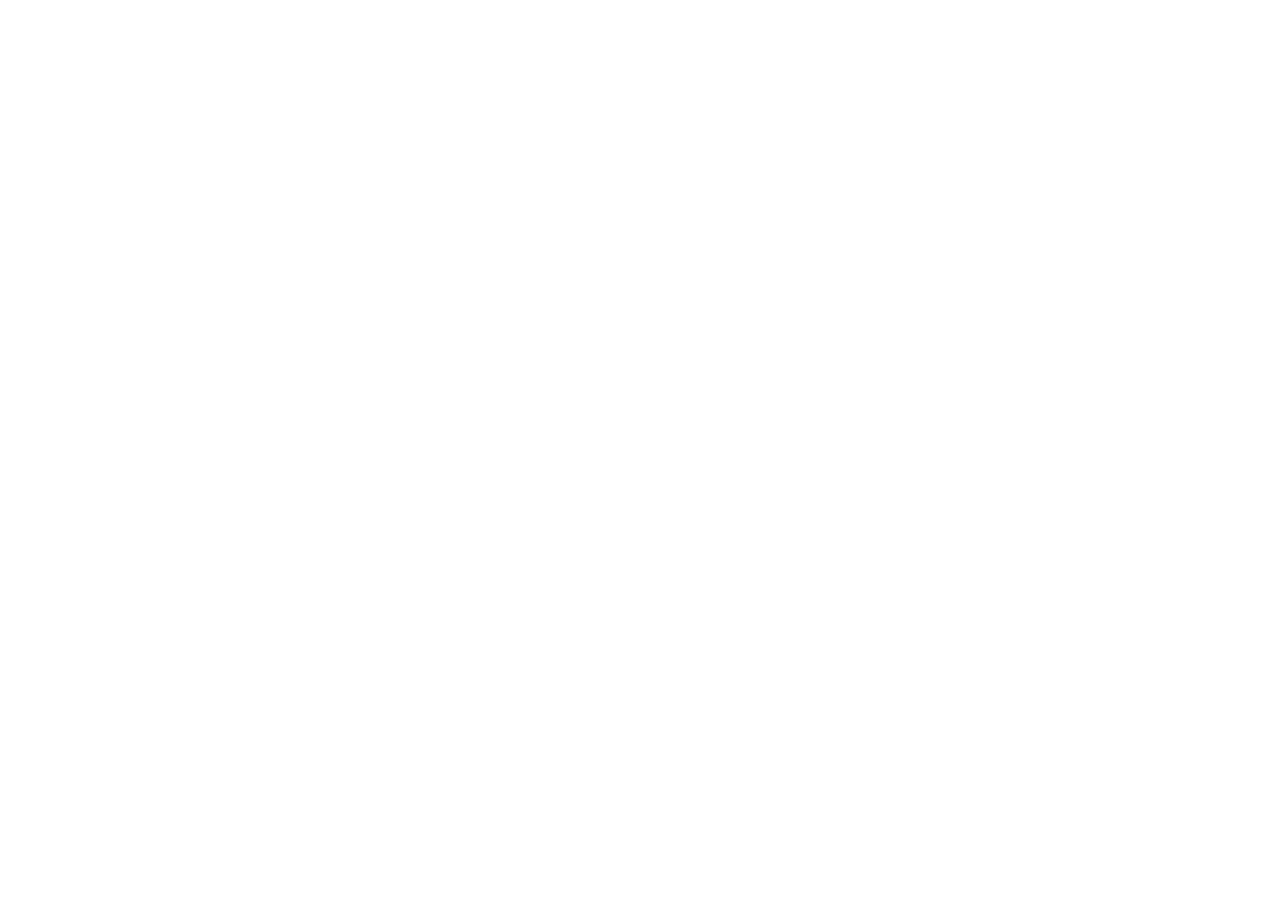
==== src/artist.html @ 14c78742 "the first commit" ====
<!DOCTYPE html>
<html lang="en">
<head>
    <meta charset="UTF-8">
    <meta name="viewport" content="width=device-width, initial-scale=1.0">
    <title>Music Box Tashaslon</title>
    <link rel="stylesheet" href="css/style.css">
</head>
<body>

</body>
</html>
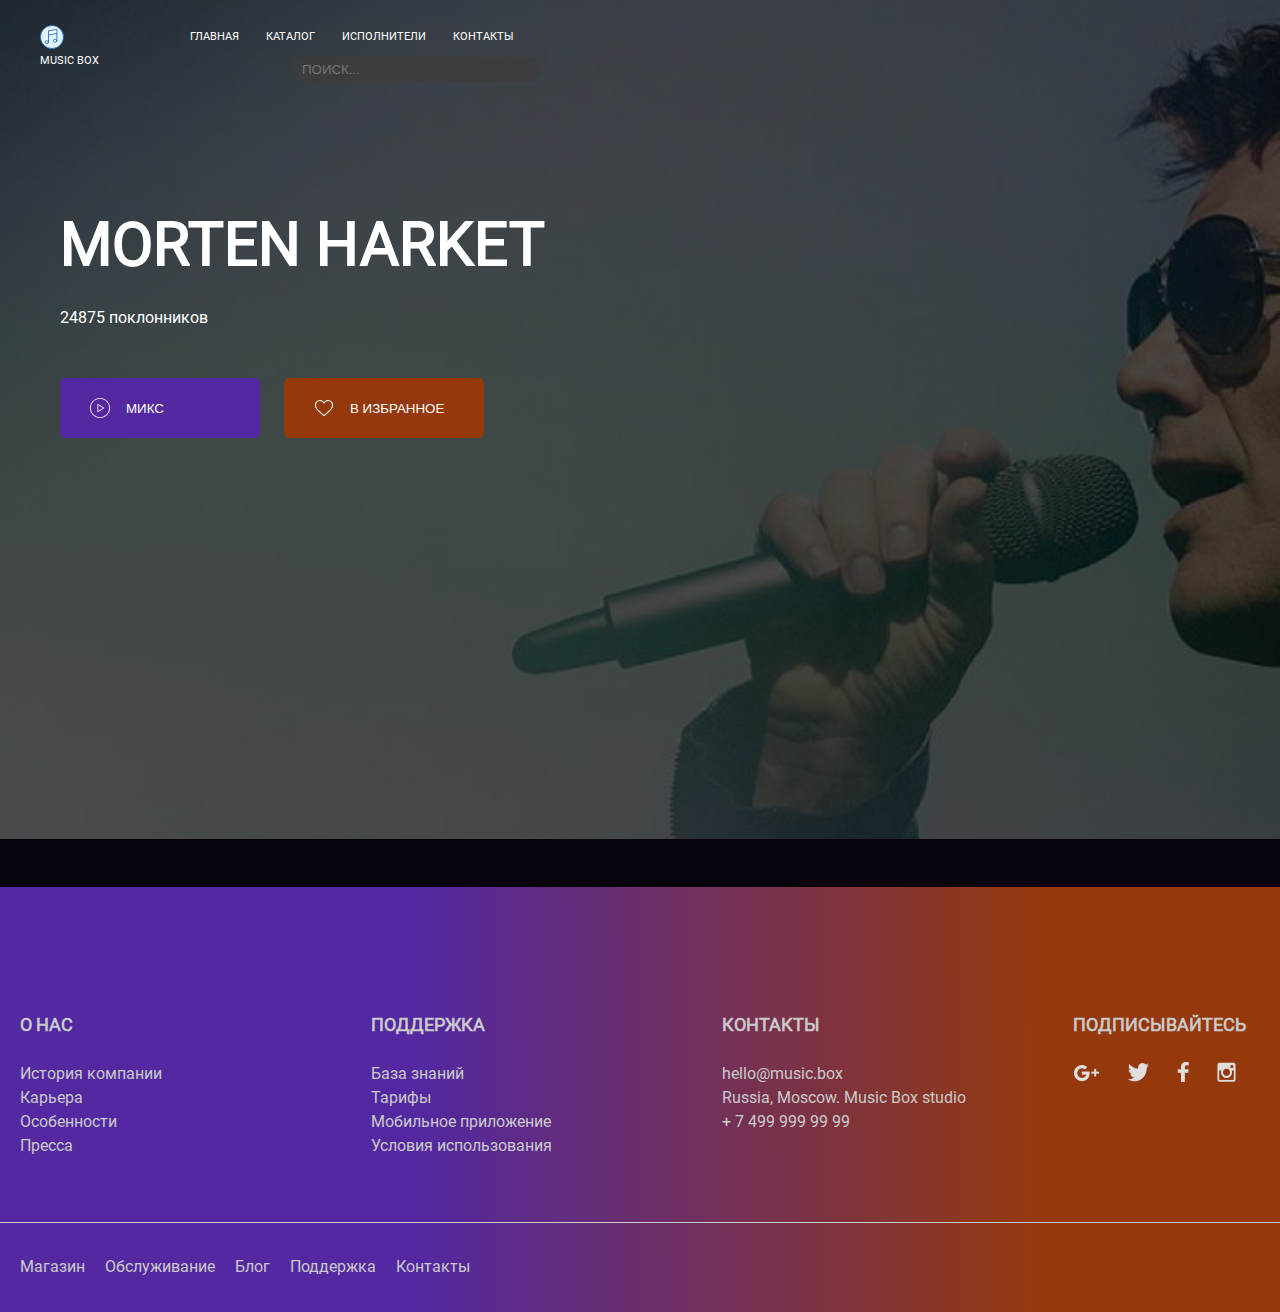
==== commit 393aea02: "Step 7. Page Artist was begun" ====
--- a/src/artist.html
+++ b/src/artist.html
@@ -4,9 +4,137 @@
     <meta charset="UTF-8">
     <meta name="viewport" content="width=device-width, initial-scale=1.0">
     <title>Music Box Tashaslon</title>
-    <link rel="stylesheet" href="css/style.css">
+    <link rel="stylesheet" href="css/app.css">
 </head>
 <body>
-
+    <header id="page-description" class="header-artist">
+        <div class="layout">
+            <section class="top">
+                <div class="header-left">
+                    <div class="logo">
+                        <img src="images/logo.svg" alt="Logo Music box">
+                        <p>Music box</p>
+                    </div>
+                    <ul class="nav">
+                        <li>Главная</li>
+                        <li>Каталог</li>
+                        <li>Исполнители</li>
+                        <li>Контакты</li>
+                    </ul>
+                </div>
+                <form class="header-search">
+                    <input class="search" placeholder="ПОИСК...">
+                </form>
+            </section>
+            <section class="banner-artist">
+                <h1>Morten Harket</h1>
+                <p>24875 поклонников</p>
+                <div class="btn-group">
+                    <button class="btn btn-purple">
+                        <svg class="icon-play" version="1.1" id="Layer_1" xmlns="http://www.w3.org/2000/svg" x="0px" y="0px"
+                                                     viewBox="0 0 512 512" style="enable-background:new 0 0 512 512;" xml:space="preserve">
+                        <g>
+                            <g>
+                                <g>
+                                    <path d="M256,0C114.833,0,0,114.844,0,256s114.833,256,256,256s256-114.844,256-256S397.167,0,256,0z M256,490.667
+                                        C126.604,490.667,21.333,385.396,21.333,256S126.604,21.333,256,21.333S490.667,126.604,490.667,256S385.396,490.667,256,490.667
+                                        z"/>
+                                    <path d="M357.771,247.031l-149.333-96c-3.271-2.135-7.5-2.25-10.875-0.396C194.125,152.51,192,156.094,192,160v192
+                                        c0,3.906,2.125,7.49,5.563,9.365c1.583,0.865,3.354,1.302,5.104,1.302c2,0,4.021-0.563,5.771-1.698l149.333-96
+                                        c3.042-1.958,4.896-5.344,4.896-8.969S360.813,248.99,357.771,247.031z M213.333,332.458V179.542L332.271,256L213.333,332.458z"
+                                    />
+                                </g>
+                            </g>
+                        </g>
+                                                    <g>
+                        </g>
+                                                    <g>
+                        </g>
+                                                    <g>
+                        </g>
+                                                    <g>
+                        </g>
+                                                    <g>
+                        </g>
+                                                    <g>
+                        </g>
+                                                    <g>
+                        </g>
+                                                    <g>
+                        </g>
+                                                    <g>
+                        </g>
+                                                    <g>
+                        </g>
+                                                    <g>
+                        </g>
+                                                    <g>
+                        </g>
+                                                    <g>
+                        </g>
+                                                    <g>
+                        </g>
+                                                    <g>
+                        </g>
+                        </svg>
+                        Микс
+                    </button>
+                    <button class="btn btn-orange">
+                        <svg class="icon-heart" viewBox="0 -28 512.001 512" xmlns="http://www.w3.org/2000/svg"><path d="m256 455.515625c-7.289062 0-14.316406-2.640625-19.792969-7.4375-20.683593-18.085937-40.625-35.082031-58.21875-50.074219l-.089843-.078125c-51.582032-43.957031-96.125-81.917969-127.117188-119.3125-34.644531-41.804687-50.78125-81.441406-50.78125-124.742187 0-42.070313 14.425781-80.882813 40.617188-109.292969 26.503906-28.746094 62.871093-44.578125 102.414062-44.578125 29.554688 0 56.621094 9.34375 80.445312 27.769531 12.023438 9.300781 22.921876 20.683594 32.523438 33.960938 9.605469-13.277344 20.5-24.660157 32.527344-33.960938 23.824218-18.425781 50.890625-27.769531 80.445312-27.769531 39.539063 0 75.910156 15.832031 102.414063 44.578125 26.191406 28.410156 40.613281 67.222656 40.613281 109.292969 0 43.300781-16.132812 82.9375-50.777344 124.738281-30.992187 37.398437-75.53125 75.355469-127.105468 119.308594-17.625 15.015625-37.597657 32.039062-58.328126 50.167969-5.472656 4.789062-12.503906 7.429687-19.789062 7.429687zm-112.96875-425.523437c-31.066406 0-59.605469 12.398437-80.367188 34.914062-21.070312 22.855469-32.675781 54.449219-32.675781 88.964844 0 36.417968 13.535157 68.988281 43.882813 105.605468 29.332031 35.394532 72.960937 72.574219 123.476562 115.625l.09375.078126c17.660156 15.050781 37.679688 32.113281 58.515625 50.332031 20.960938-18.253907 41.011719-35.34375 58.707031-50.417969 50.511719-43.050781 94.136719-80.222656 123.46875-115.617188 30.34375-36.617187 43.878907-69.1875 43.878907-105.605468 0-34.515625-11.605469-66.109375-32.675781-88.964844-20.757813-22.515625-49.300782-34.914062-80.363282-34.914062-22.757812 0-43.652344 7.234374-62.101562 21.5-16.441406 12.71875-27.894532 28.796874-34.609375 40.046874-3.453125 5.785157-9.53125 9.238282-16.261719 9.238282s-12.808594-3.453125-16.261719-9.238282c-6.710937-11.25-18.164062-27.328124-34.609375-40.046874-18.449218-14.265626-39.34375-21.5-62.097656-21.5zm0 0"/></svg>
+                        В избранное
+                    </button>
+                </div>
+            </section>
+        </div>
+    </header>
+    <footer class="bg-gradient">
+        <section class="map">
+            <div class="column">
+                <h4>О нас</h4>
+                <ul>
+                    <li><a href="#">История компании</a></li>
+                    <li><a href="#">Карьера</a></li>
+                    <li><a href="#">Особенности</a></li>
+                    <li><a href="#">Пресса</a></li>
+                </ul>
+            </div>
+            <div class="column">
+                <h4>Поддержка</h4>
+                <ul>
+                    <li><a href="#">База знаний</a></li>
+                    <li><a href="#">Тарифы</a></li>
+                    <li><a href="#">Мобильное приложение</a></li>
+                    <li><a href="#">Условия использования</a></li>
+                </ul>
+            </div>
+            <div class="column">
+                <h4>Контакты</h4>
+                <ul>
+                    <li>hello@music.box</li>
+                    <li>Russia, Moscow. Music Box studio</li>
+                    <li>+ 7 499 999 99 99</li>
+                </ul>
+            </div>
+            <div class="column">
+                <h4>Подписывайтесь</h4>
+                <ul class="networks">
+                    <li><a href="#"><img src="images/Google+.png" alt="Google+"></a></li>
+                    <li><a href="#"><img src="images/Twitter.png" alt="Twitter"></a></li>
+                    <li><a href="#"><img src="images/Facebook.png" alt="Facebook"></a></li>
+                    <li><a href="#"><img src="images/Instagram.png" alt="Instagram"></a></li>
+                </ul>
+            </div>
+        </section>
+        <div class="line"></div>
+        <nav>
+            <ul>
+                <li><a href="#">Магазин</a></li>
+                <li><a href="#">Обслуживание</a></li>
+                <li><a href="#">Блог</a></li>
+                <li><a href="#">Поддержка</a></li>
+                <li><a href="#">Контакты</a></li>
+            </ul>
+        </nav>
+    </footer>
 </body>
 </html>--- a/src/css/app.css
+++ b/src/css/app.css
@@ -0,0 +1,545 @@
+@font-face {
+  font-family: "Roboto";
+  src: url("../fonts/Roboto-Regular.ttf") format("truetype");
+  font-style: normal;
+  font-weight: normal;
+}
+body {
+  margin: auto;
+  padding: 0;
+  font-family: "Roboto", sans-serif;
+  font-size: 16px;
+  line-height: 1.5em;
+  color: #CACACA;
+  background-color: #08020D;
+}
+
+h1 {
+  margin: 0;
+  font-size: 30px;
+  line-height: 1.5em;
+  font-weight: bold;
+  text-transform: uppercase;
+}
+
+h2 {
+  font-size: 18px;
+  line-height: 1.5em;
+  font-weight: bold;
+  text-transform: uppercase;
+  text-align: center;
+}
+
+h3 {
+  font-size: 16px;
+  line-height: 1.5em;
+  font-weight: normal;
+  text-transform: uppercase;
+  text-align: center;
+}
+
+.btn {
+  padding: 20px 30px;
+  border: none;
+  border-radius: 5px;
+  color: #ffffff;
+  text-transform: uppercase;
+  box-sizing: border-box;
+}
+
+.btn-transparent {
+  display: block;
+  margin-top: 40px;
+  border: 1px solid #ffffff;
+  text-align: center;
+  text-decoration: none;
+  font-size: 16px;
+}
+
+@media (min-width: 415px) {
+  h1 {
+    font-size: 60px;
+    line-height: 1.5em;
+    font-weight: bold;
+    text-transform: uppercase;
+  }
+
+  h2 {
+    font-size: 38px;
+    line-height: 1.5em;
+    font-weight: bold;
+    text-transform: uppercase;
+  }
+
+  h3 {
+    font-size: 24px;
+    line-height: 1.5em;
+    font-weight: normal;
+    text-transform: uppercase;
+  }
+}
+header {
+  padding: 0 0 201px;
+  color: #ffffff;
+}
+
+.header-main {
+  background-image: url("../images/banner.png");
+  background-position: center;
+  background-size: cover;
+}
+
+.header-artist {
+  background-image: url("../images/Morten Harket.png");
+  background-position: center;
+  background-size: cover;
+}
+
+.layout {
+  max-width: 1240px;
+  margin: 0 auto;
+  padding: 0 20px;
+  box-sizing: border-box;
+}
+
+.top {
+  position: absolute;
+  top: 25px;
+  text-transform: uppercase;
+  font-size: 11px;
+  box-sizing: border-box;
+}
+
+.logo {
+  width: 150px;
+  float: left;
+  box-sizing: border-box;
+}
+.logo > img {
+  width: 24px;
+  height: 24px;
+  float: left;
+  margin-right: 16px;
+  box-sizing: border-box;
+}
+.logo > p {
+  margin: 0 90px 0 0;
+  float: left;
+  box-sizing: border-box;
+}
+
+.nav {
+  width: 350px;
+  margin: 0;
+  padding: 0;
+  float: left;
+  list-style: none;
+}
+.nav > li {
+  display: inline;
+  margin-right: 24px;
+  box-sizing: border-box;
+}
+
+.header-search {
+  margin-top: 8px;
+  float: right;
+}
+
+.search {
+  padding: 5px 10px;
+  min-width: 248px;
+  background-color: #3C3B3D;
+  border-radius: 50px;
+  border: none;
+  box-sizing: border-box;
+}
+.search::placeholder {
+  color: #757575;
+  font-size: 13.3px;
+  text-transform: uppercase;
+}
+
+.banner-main {
+  margin: 0 20px 0;
+  padding-top: 250px;
+  text-align: center;
+}
+.banner-main h1 {
+  margin-top: 0;
+  margin-bottom: 0;
+}
+.banner-main h2 {
+  margin: 0 auto;
+}
+.banner-main p {
+  margin: 31px auto 17px;
+}
+
+.banner-artist {
+  padding: 200px 20px;
+}
+
+.form {
+  margin: auto;
+  max-width: 570px;
+}
+.form div {
+  display: flex;
+  flex-wrap: wrap;
+  justify-content: space-between;
+}
+.form input {
+  width: 273px;
+  min-height: 50px;
+  padding-left: 20px;
+  margin-bottom: 1.5rem;
+  border: #CACACA solid 2px;
+  border-radius: 3px;
+  background-color: transparent;
+  box-sizing: border-box;
+}
+.form input::placeholder {
+  color: #ffffff;
+}
+.form .btn {
+  width: 100%;
+  background-color: #34C176;
+}
+
+.icon-heart {
+  width: 20px;
+  height: 18px;
+  fill: #ffffff;
+}
+
+.icon-play {
+  width: 20px;
+  height: 20px;
+  fill: #ffffff;
+}
+
+.btn-group {
+  display: flex;
+  flex-wrap: wrap;
+  margin-top: 48px;
+}
+
+.btn-purple {
+  display: flex;
+  align-items: center;
+  width: 200px;
+  margin-right: 24px;
+  background-color: #5328A1;
+}
+.btn-purple svg {
+  margin-right: 16px;
+}
+
+.btn-orange {
+  display: flex;
+  align-items: center;
+  width: 200px;
+  background-color: #95390C;
+}
+.btn-orange svg {
+  margin-right: 16px;
+}
+
+@media (max-width: 414px) {
+  .nav {
+    display: block;
+    margin-top: 17px;
+    margin-bottom: 18px;
+  }
+  .nav li {
+    display: block;
+  }
+
+  .header-search {
+    width: 100%;
+    margin: 0;
+  }
+
+  .search {
+    width: 100%;
+  }
+
+  .form input {
+    width: 100%;
+  }
+
+  .banner-artist {
+    padding: 225px 20px;
+  }
+
+  .btn-orange {
+    margin-top: 24px;
+  }
+}
+.subscriptions {
+  margin: 0 auto;
+  max-width: 1240px;
+  padding-top: 100px;
+  padding-left: 20px;
+  padding-right: 20px;
+}
+.subscriptions h2 {
+  margin-top: 0;
+}
+.subscriptions .end-text {
+  margin-top: 16px;
+  text-align: center;
+}
+.subscriptions .items {
+  display: flex;
+  justify-content: space-around;
+  margin-top: 50px;
+  flex-wrap: wrap;
+}
+
+.pricing-item {
+  width: 368.6px;
+  height: 615px;
+  margin-bottom: 27px;
+  padding: 1.5rem;
+  box-sizing: border-box;
+  border-radius: 1rem;
+}
+.pricing-item .btn {
+  width: 318px;
+  box-sizing: border-box;
+}
+
+.bg-free {
+  background-image: url("../images/subscribe_1.png");
+  background-repeat: no-repeat;
+  background-size: cover;
+}
+
+.bg-standard {
+  background-image: url("../images/subscribe_2.png");
+  background-repeat: no-repeat;
+  background-size: cover;
+}
+
+.bg-premium {
+  background-image: url("../images/subscribe_3.png");
+  background-repeat: no-repeat;
+  background-size: cover;
+}
+
+.pricing-value {
+  margin-top: 200px;
+  font-size: 64px;
+  line-height: 1em;
+  text-align: center;
+}
+
+.price {
+  display: inline-block;
+  vertical-align: top;
+}
+
+.currency {
+  margin-top: -10px;
+  font-size: 32px;
+  text-transform: uppercase;
+}
+
+.pricing-footer {
+  margin-top: 64px;
+  font-size: 12.8px;
+  text-align: center;
+  clear: both;
+}
+
+@media (max-width: 414px) {
+  .subscriptions {
+    padding-left: 20px;
+    padding-right: 20px;
+  }
+}
+.news {
+  margin: 0 auto;
+  max-width: 1240px;
+  padding-top: 100px;
+  padding-left: 20px;
+  padding-right: 20px;
+}
+
+.news-item {
+  margin-top: 48px;
+  margin-bottom: 65px;
+  clear: both;
+}
+.news-item h3 {
+  margin-bottom: 30px;
+  text-align: left;
+  text-transform: capitalize;
+  font-size: 30px;
+}
+.news-item p {
+  text-align: left;
+}
+
+.news-item-left {
+  float: left;
+  margin-right: 50px;
+  margin-bottom: 65px;
+}
+
+.news-item-right {
+  float: right;
+  margin-left: 50px;
+}
+
+.news-footer {
+  margin-top: 24px;
+  font-size: 12px;
+}
+.news-footer img {
+  margin: 0;
+  float: left;
+}
+.news-footer .btn {
+  margin-top: 48px;
+  float: left;
+}
+
+.news-author {
+  margin: 0 16px;
+  float: left;
+  text-transform: uppercase;
+  color: #F89202;
+}
+
+@media (max-width: 414px) {
+  .news-item > img {
+    width: 374px;
+    height: 186px;
+    margin: 0 auto 50px;
+  }
+  .news-item h3 {
+    font-size: 16px;
+  }
+
+  .news-footer > .btn {
+    margin-bottom: 64px;
+  }
+}
+.mobile {
+  clear: both;
+  margin: 0 auto 100px;
+  max-width: 1240px;
+  padding-top: 100px;
+  padding-left: 20px;
+  padding-right: 20px;
+}
+.mobile > h2 {
+  margin-bottom: 0;
+}
+
+.mobile-main {
+  display: flex;
+  flex-wrap: wrap;
+  justify-content: space-between;
+}
+
+.mobile-text {
+  margin-top: 64px;
+  max-width: 600px;
+}
+
+.btn-additional {
+  float: left;
+  padding: 16px 40px;
+  background-color: #F89202;
+  border-radius: 32px;
+  font-size: 12.8px;
+}
+
+.mobile-image {
+  display: flex;
+  justify-content: center;
+  margin-top: 48px;
+}
+.mobile-image > img {
+  margin: auto;
+}
+
+@media (max-width: 414px) {
+  .mobile-main {
+    flex-direction: column-reverse;
+  }
+
+  .mobile-text {
+    margin-top: 16px;
+  }
+}
+.bg-gradient {
+  padding-bottom: 1px;
+  background: linear-gradient(89.75deg, #5328a1 32.83%, #95390c 81.56%);
+}
+.bg-gradient a {
+  text-decoration: none;
+  color: inherit;
+}
+
+.map {
+  display: flex;
+  justify-content: space-between;
+  flex-wrap: wrap;
+  margin: 3rem auto;
+  max-width: 1240px;
+  padding-top: 100px;
+  padding-left: 20px;
+  padding-right: 20px;
+}
+.map ul {
+  padding: 0;
+}
+.map li {
+  min-width: 270px;
+  list-style: none;
+}
+.map h4 {
+  font-size: 18px;
+  line-height: 27px;
+  font-weight: bold;
+  text-transform: uppercase;
+}
+
+.networks li {
+  display: inline;
+  margin-right: 24px;
+}
+
+.line {
+  content: "";
+  border-top: 1px solid #CACACA;
+}
+
+nav {
+  margin: 2rem auto;
+  max-width: 1240px;
+  padding-left: 20px;
+  padding-right: 20px;
+}
+nav ul {
+  padding: 0;
+}
+nav > ul > li {
+  display: inline;
+  margin-right: 16px;
+  margin-bottom: 16px;
+  list-style: none;
+}
+
+@media (max-width: 414px) {
+  nav > ul > li {
+    display: block;
+  }
+}
+
+/*# sourceMappingURL=app.css.map */
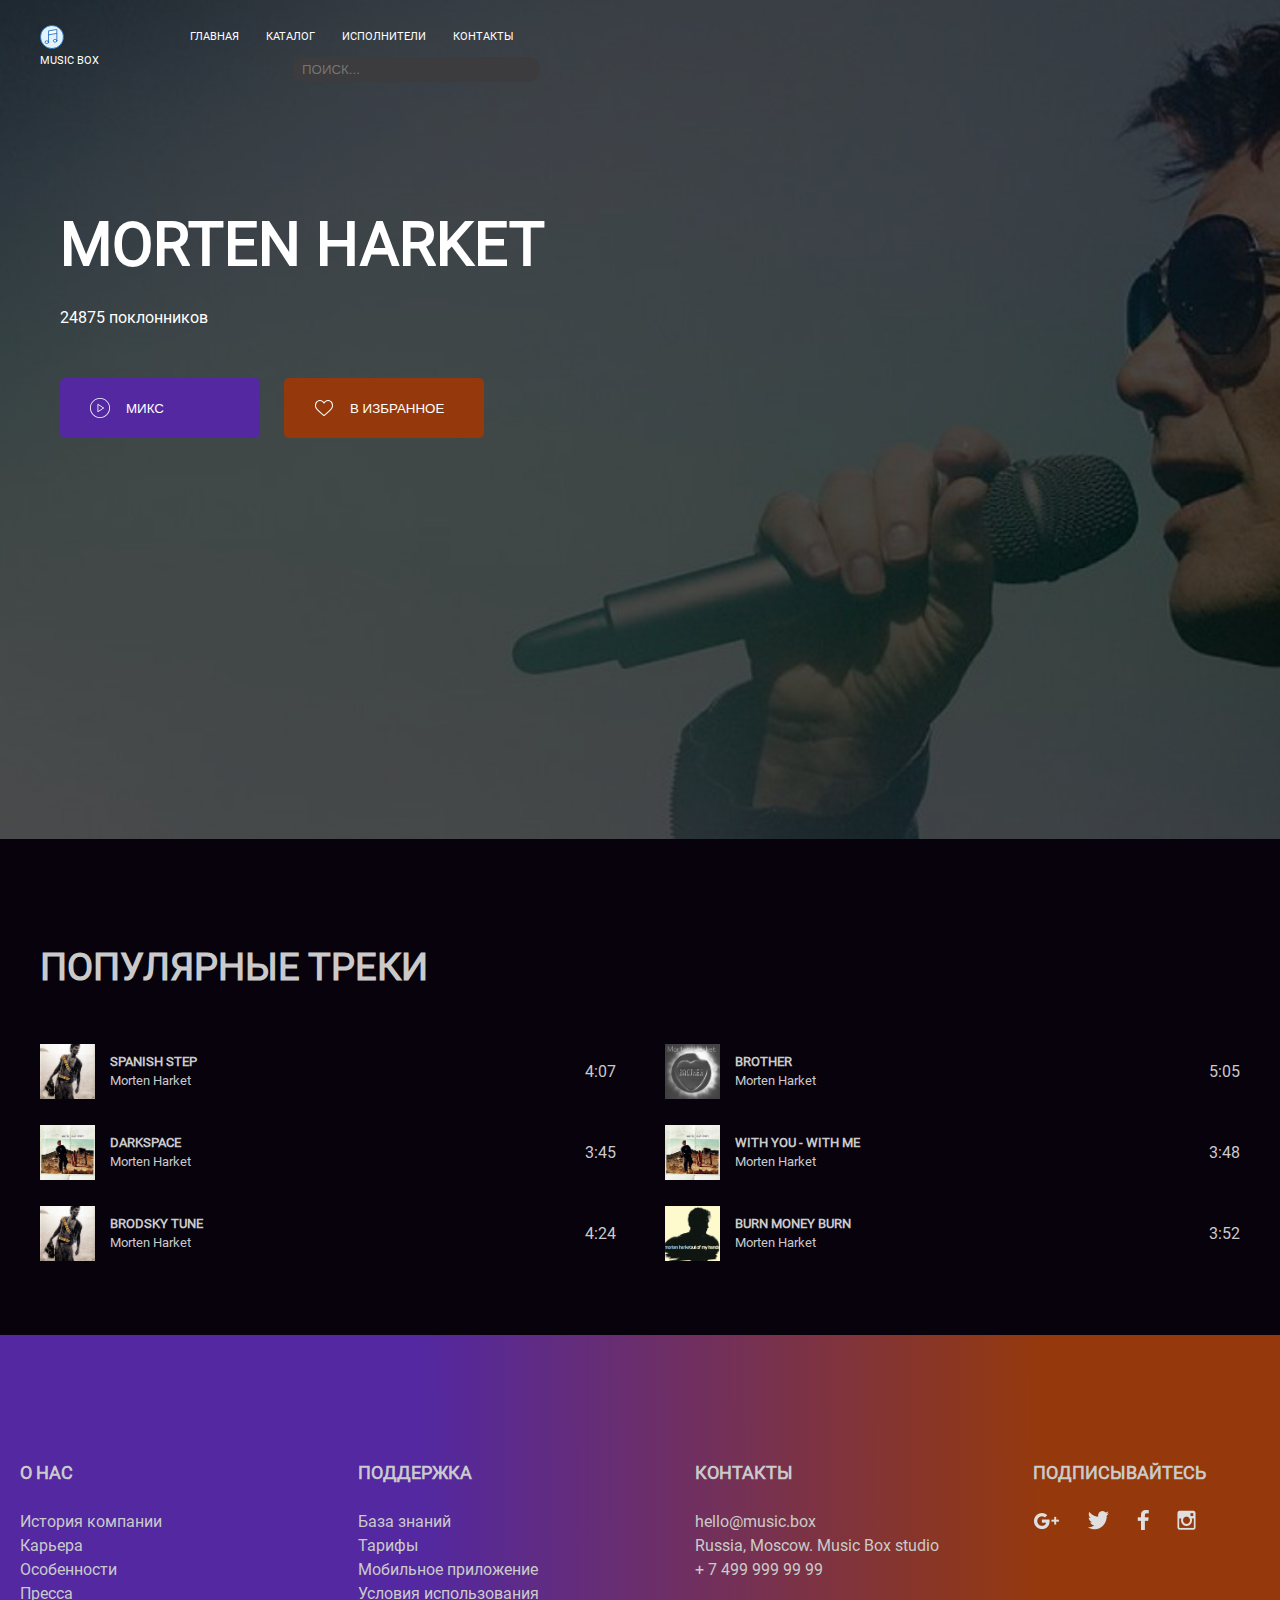
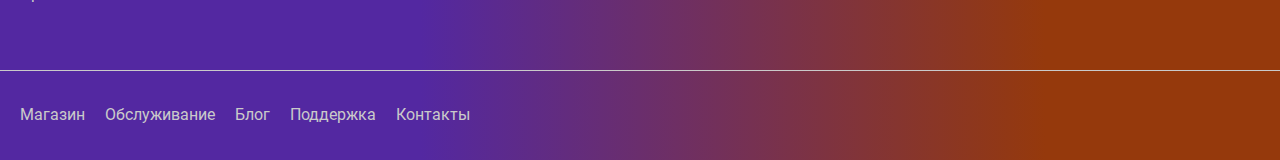
==== commit 4c8db73f: "Step 8. Block Popular tracks was added" ====
--- a/src/artist.html
+++ b/src/artist.html
@@ -87,6 +87,59 @@
             </section>
         </div>
     </header>
+    <section class="popular-tracks" id="page-popular-track">
+        <h2>Популярные треки</h2>
+        <div class="tracks">
+            <div class="popular-track">
+                <img src="images/Wild%20Seed.png" alt="Spanish Step">
+                <div class="track-info">
+                    <p class="track-info-title">Spanish Step</p>
+                    <p>Morten Harket</p>
+                </div>
+                <p class="time">4:07</p>
+            </div>
+            <div class="popular-track">
+                <img src="images/Brother.png" alt="Brother">
+                <div class="track-info">
+                    <p class="track-info-title">Brother</p>
+                    <p>Morten Harket</p>
+                </div>
+                <p class="time">5:05</p>
+            </div>
+            <div class="popular-track">
+                <img src="images/Letter%20from%20Egypt.png" alt="Darkspace">
+                <div class="track-info">
+                    <p class="track-info-title">Darkspace</p>
+                    <p>Morten Harket</p>
+                </div>
+                <p class="time">3:45</p>
+            </div>
+            <div class="popular-track">
+                <img src="images/Letter%20from%20Egypt.png" alt="With You - With Me">
+                <div class="track-info">
+                    <p class="track-info-title">With You - With Me</p>
+                    <p>Morten Harket</p>
+                </div>
+                <p class="time">3:48</p>
+            </div>
+            <div class="popular-track">
+                <img src="images/Wild%20Seed.png" alt="Brodsky Tune">
+                <div class="track-info">
+                    <p class="track-info-title">Brodsky Tune</p>
+                    <p>Morten Harket</p>
+                </div>
+                <p class="time">4:24</p>
+            </div>
+            <div class="popular-track">
+                <img src="images/Out%20of%20My%20Hands.png" alt="Burn Money Burn">
+                <div class="track-info">
+                    <p class="track-info-title">Burn Money Burn</p>
+                    <p>Morten Harket</p>
+                </div>
+                <p class="time">3:52</p>
+            </div>
+        </div>
+    </section>
     <footer class="bg-gradient">
         <section class="map">
             <div class="column">
--- a/src/css/app.css
+++ b/src/css/app.css
@@ -23,6 +23,7 @@
 }
 
 h2 {
+  margin: 0;
   font-size: 18px;
   line-height: 1.5em;
   font-weight: bold;
@@ -31,11 +32,19 @@
 }
 
 h3 {
+  margin: 0;
   font-size: 16px;
   line-height: 1.5em;
   font-weight: normal;
   text-transform: uppercase;
   text-align: center;
+}
+
+.layout {
+  max-width: 1240px;
+  margin: 0 auto;
+  padding: 0 20px;
+  box-sizing: border-box;
 }
 
 .btn {
@@ -58,6 +67,7 @@
 
 @media (min-width: 415px) {
   h1 {
+    margin: 0;
     font-size: 60px;
     line-height: 1.5em;
     font-weight: bold;
@@ -65,6 +75,7 @@
   }
 
   h2 {
+    margin: 0;
     font-size: 38px;
     line-height: 1.5em;
     font-weight: bold;
@@ -72,6 +83,7 @@
   }
 
   h3 {
+    margin: 0;
     font-size: 24px;
     line-height: 1.5em;
     font-weight: normal;
@@ -93,13 +105,6 @@
   background-image: url("../images/Morten Harket.png");
   background-position: center;
   background-size: cover;
-}
-
-.layout {
-  max-width: 1240px;
-  margin: 0 auto;
-  padding: 0 20px;
-  box-sizing: border-box;
 }
 
 .top {
@@ -479,6 +484,7 @@
 }
 .bg-gradient {
   padding-bottom: 1px;
+  padding-left: 0;
   background: linear-gradient(89.75deg, #5328a1 32.83%, #95390c 81.56%);
 }
 .bg-gradient a {
@@ -490,11 +496,13 @@
   display: flex;
   justify-content: space-between;
   flex-wrap: wrap;
-  margin: 3rem auto;
+  margin: 3rem 0;
   max-width: 1240px;
   padding-top: 100px;
   padding-left: 20px;
   padding-right: 20px;
+  box-sizing: border-box;
+  text-align: left;
 }
 .map ul {
   padding: 0;
@@ -539,6 +547,63 @@
 @media (max-width: 414px) {
   nav > ul > li {
     display: block;
+    text-align: left;
+  }
+}
+.popular-tracks {
+  max-width: 1240px;
+  margin: 0 auto;
+  padding: 100px 20px 25px;
+  box-sizing: border-box;
+}
+.popular-tracks h2 {
+  text-align: left;
+}
+
+.tracks {
+  display: grid;
+  grid-template-columns: repeat(2, 1fr);
+  grid-gap: 25px 49px;
+  margin-top: 48px;
+}
+
+.popular-track {
+  clear: both;
+}
+.popular-track img {
+  width: 55px;
+  height: 55px;
+  float: left;
+  margin-right: 15px;
+}
+
+.track-info {
+  float: left;
+  margin-top: 8px;
+  font-size: 0.8rem;
+  line-height: 1.2rem;
+}
+.track-info p {
+  margin: 0;
+}
+
+.track-info-title {
+  margin: 0;
+  font-weight: 700;
+  text-transform: uppercase;
+}
+
+.time {
+  float: right;
+}
+
+@media (max-width: 414px) {
+  .tracks {
+    display: block;
+  }
+
+  .popular-track img {
+    margin-bottom: 25px;
   }
 }
 
